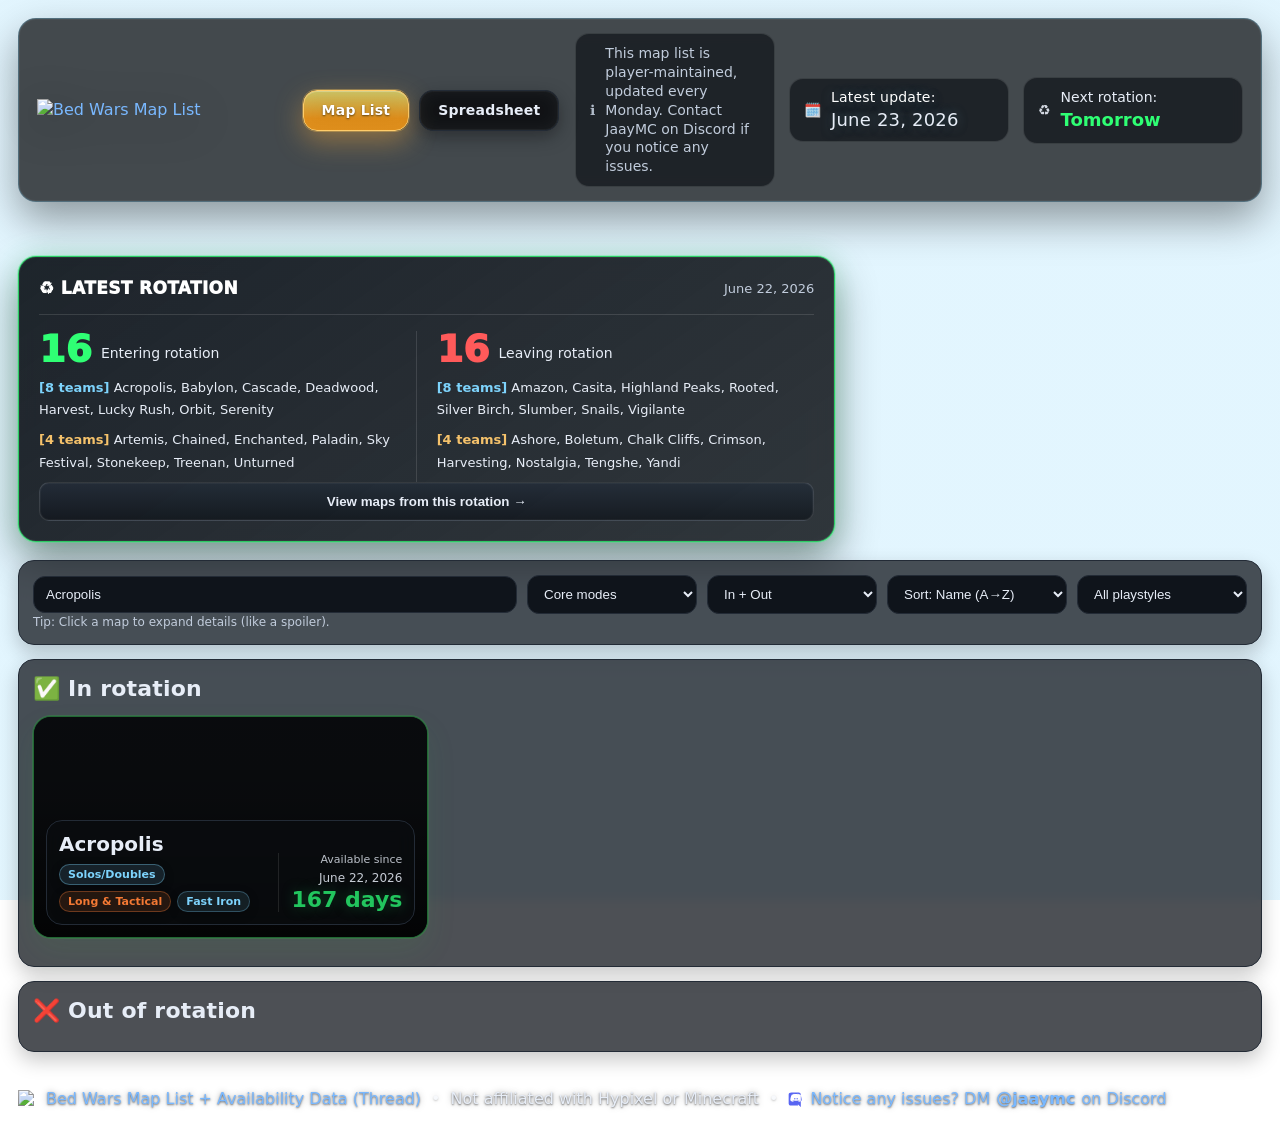
==== maps/acropolis/index.html @ 95c867f8 "Add files via upload" ====
<!doctype html>
<html lang="en">
<head>
  <meta charset="utf-8">
  <title>Acropolis - Bed Wars Map List</title>
  <meta name="viewport" content="width=device-width, initial-scale=1">

  <meta property="og:type" content="website">
  <meta property="og:site_name" content="JaayMC">
  <meta property="og:title" content="Acropolis - Bed Wars Map List">
  <meta property="og:description" content="In rotation • Solos/Doubles • Long &amp; Tactical • Since June 22, 2026">
  <meta property="og:url" content="https://jaayminecraft.github.io/bedwars-beta/maps/acropolis/">
  <meta property="og:image" content="https://jaayminecraft.github.io/bedwars-beta/assets/share-cards/acropolis.png">
  <meta property="og:image:secure_url" content="https://jaayminecraft.github.io/bedwars-beta/assets/share-cards/acropolis.png">
  <meta property="og:image:width" content="1200">
  <meta property="og:image:height" content="630">

  <meta name="twitter:card" content="summary_large_image">
  <meta name="twitter:title" content="Acropolis - Bed Wars Map List">
  <meta name="twitter:description" content="In rotation • Solos/Doubles • Long &amp; Tactical • Since June 22, 2026">
  <meta name="twitter:image" content="https://jaayminecraft.github.io/bedwars-beta/assets/share-cards/acropolis.png">

  <meta http-equiv="refresh" content="0; url=https://jaayminecraft.github.io/bedwars-beta/?q=Acropolis">
  <link rel="canonical" href="https://jaayminecraft.github.io/bedwars-beta/maps/acropolis/">
  <script>
    location.replace("https://jaayminecraft.github.io/bedwars-beta/?q=Acropolis");
  </script>
</head>
<body>
  <p>Opening <a href="https://jaayminecraft.github.io/bedwars-beta/?q=Acropolis">Acropolis</a> on Jaay's Bed Wars Map List...</p>
</body>
</html>
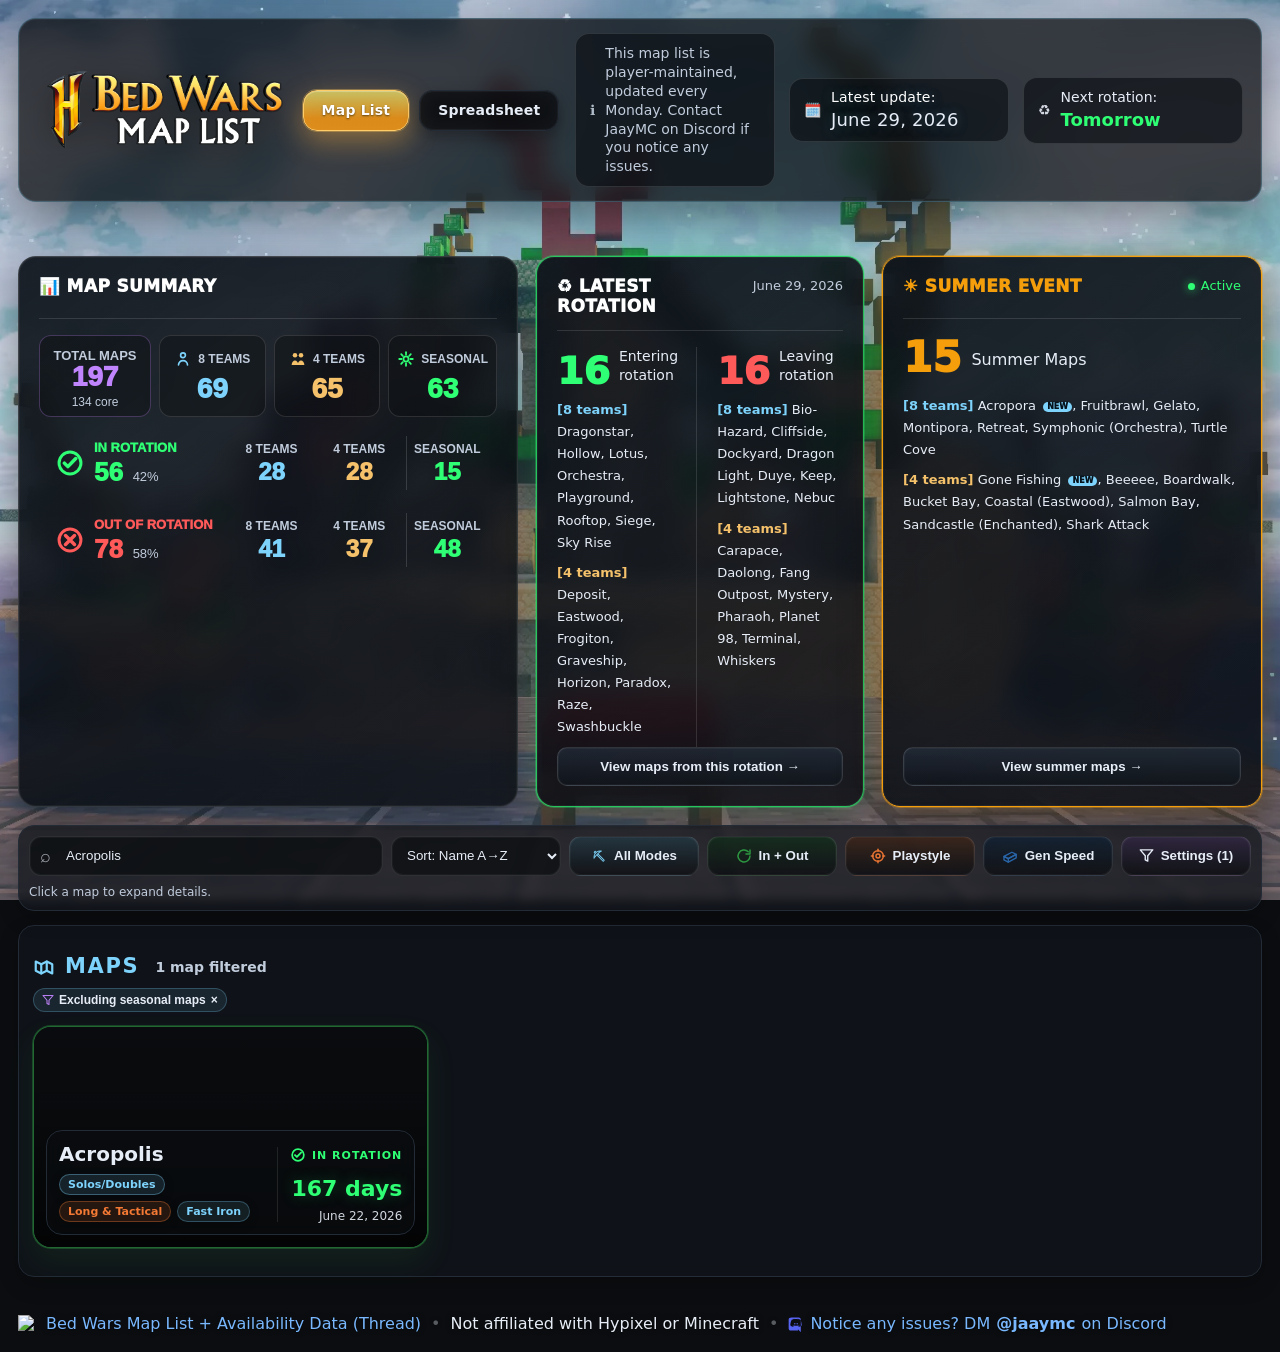
==== commit ec7abcc9: "Add files via upload" ====
--- a/maps/acropolis/index.html
+++ b/maps/acropolis/index.html
@@ -2,22 +2,22 @@
 <html lang="en">
 <head>
   <meta charset="utf-8">
-  <title>Acropolis - Bed Wars Map List</title>
+  <title>Acropolis | Bed Wars Map List</title>
   <meta name="viewport" content="width=device-width, initial-scale=1">
 
   <meta property="og:type" content="website">
   <meta property="og:site_name" content="JaayMC">
-  <meta property="og:title" content="Acropolis - Bed Wars Map List">
-  <meta property="og:description" content="In rotation • Solos/Doubles • Long &amp; Tactical • Since June 22, 2026">
+  <meta property="og:title" content="Acropolis | Bed Wars Map List">
+  <meta property="og:description" content="View Acropolis&#x27;s Bed Wars rotation status, availability history, playstyle, generator speed, build limits, release date, and other map details.">
   <meta property="og:url" content="https://jaayminecraft.github.io/bedwars-beta/maps/acropolis/">
-  <meta property="og:image" content="https://jaayminecraft.github.io/bedwars-beta/assets/share-cards/acropolis.png">
-  <meta property="og:image:secure_url" content="https://jaayminecraft.github.io/bedwars-beta/assets/share-cards/acropolis.png">
+  <meta property="og:image" content="https://jaayminecraft.github.io/bedwars-beta/assets/map-images/acropolis/main.webp">
+  <meta property="og:image:secure_url" content="https://jaayminecraft.github.io/bedwars-beta/assets/map-images/acropolis/main.webp">
   <meta property="og:image:width" content="1200">
   <meta property="og:image:height" content="630">
 
   <meta name="twitter:card" content="summary_large_image">
-  <meta name="twitter:title" content="Acropolis - Bed Wars Map List">
-  <meta name="twitter:description" content="In rotation • Solos/Doubles • Long &amp; Tactical • Since June 22, 2026">
+  <meta name="twitter:title" content="Acropolis | Bed Wars Map List">
+  <meta name="twitter:description" content="View Acropolis&#x27;s Bed Wars rotation status, availability history, playstyle, generator speed, build limits, release date, and other map details.">
   <meta name="twitter:image" content="https://jaayminecraft.github.io/bedwars-beta/assets/share-cards/acropolis.png">
 
   <meta http-equiv="refresh" content="0; url=https://jaayminecraft.github.io/bedwars-beta/?q=Acropolis">
